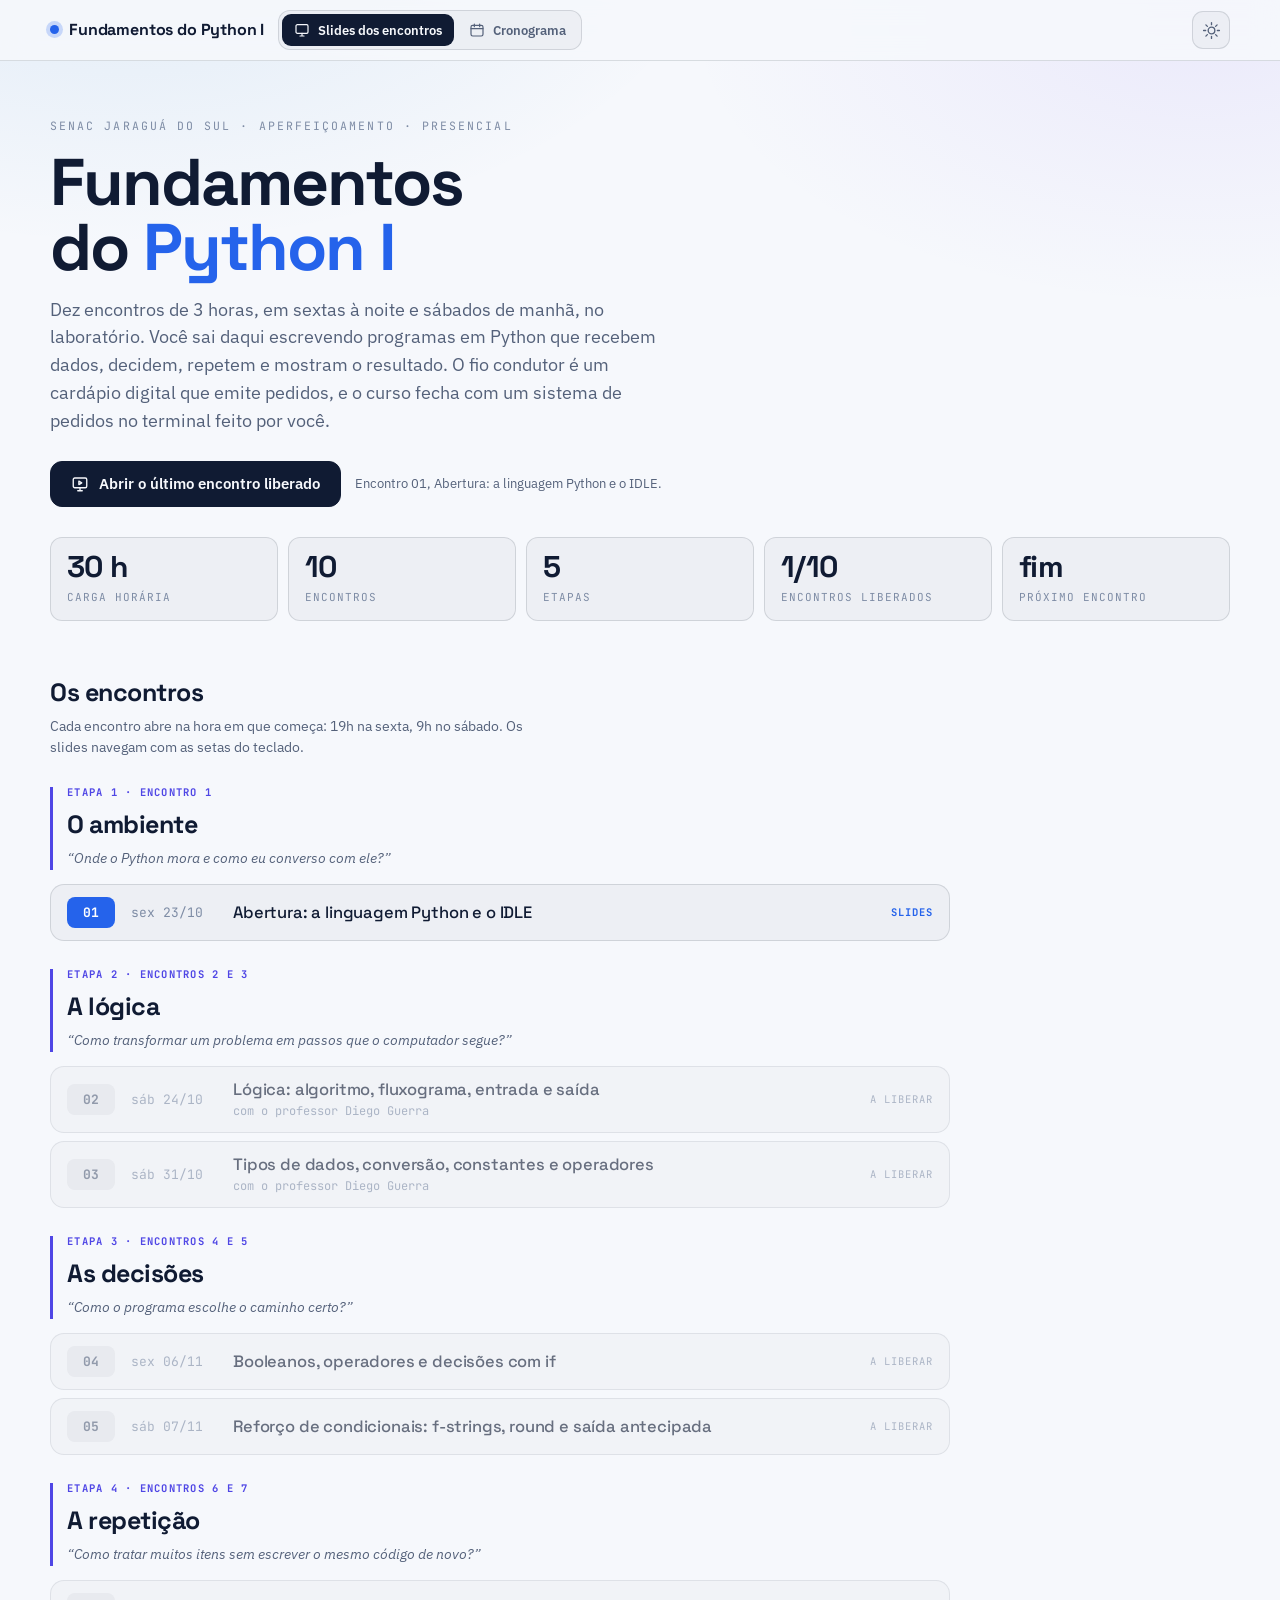
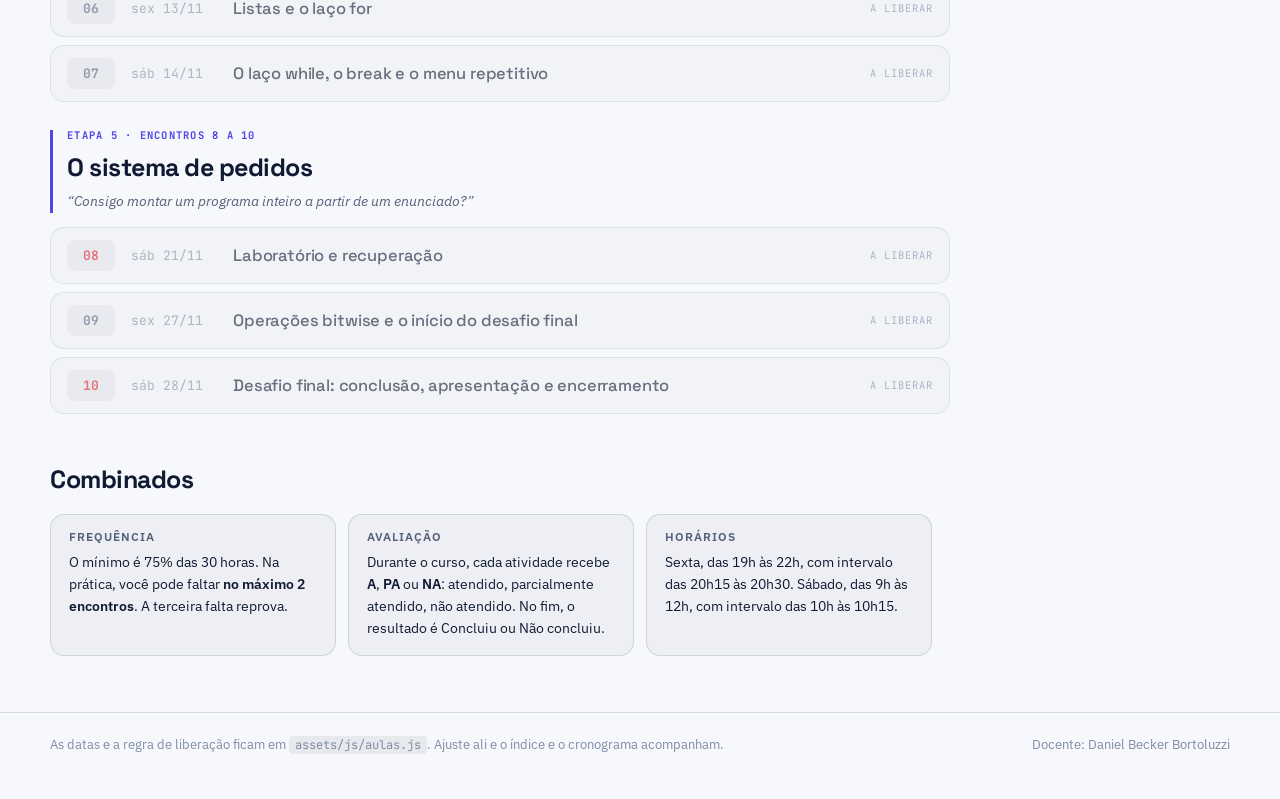
==== index.html @ b71f146e "Slides e cronograma de Fundamentos do Python I, com o encontro 1 Estrutura herdada dos slides da UC4" ====
<!doctype html>
<html lang="pt-BR">
<head>
<meta charset="utf-8">
<meta name="viewport" content="width=device-width, initial-scale=1">
<meta name="color-scheme" content="dark light">
<title>Fundamentos do Python I · Encontros</title>
<script src="assets/js/tema.js"></script>
<link rel="preconnect" href="https://fonts.googleapis.com">
<link rel="preconnect" href="https://fonts.gstatic.com" crossorigin>
<link href="https://fonts.googleapis.com/css2?family=Space+Grotesk:wght@500;700&family=IBM+Plex+Sans:ital,wght@0,400;0,500;0,600;1,400&family=JetBrains+Mono:wght@400;700&display=swap" rel="stylesheet">
<link rel="stylesheet" href="assets/css/navegacao.css">
<style>
  /* só o que é do índice; barra, capa e tema vêm de navegacao.css */
  .docente { background: #4F46E5; color: #FFFFFF; font: 400 13px/1.4 var(--mono); }
  .docente .wrap { display: flex; flex-wrap: wrap; gap: 12px; align-items: center;
                   justify-content: space-between; padding-top: 10px; padding-bottom: 10px; }
  .docente a { color: #FFFFFF; }

  .aulas-sec { padding: 44px 0 0; }
  .etapas { max-width: 900px; }
  .etapa { margin-top: 28px; }
  .etapa-cab { border-left: 3px solid var(--roxo); padding-left: 14px; margin-bottom: 14px; }
  .etapa-tag { display: block; margin-bottom: 8px; font: 700 10.5px/1 var(--mono);
               letter-spacing: .12em; text-transform: uppercase; color: var(--roxo); }
  .etapa-cab .guia { margin: 4px 0 0; color: var(--suave); font-size: 14px; font-style: italic; }

  ul.aulas { list-style: none; margin: 0; padding: 0; display: flex; flex-direction: column; gap: 8px; }
  .aula { display: grid; grid-template-columns: 48px 86px 1fr auto; gap: 16px; align-items: center;
          background: var(--painel); border: 1px solid var(--linha); border-radius: var(--r);
          padding: 12px 16px; text-decoration: none; color: inherit;
          transition: border-color .15s, background .15s, transform .15s; }
  a.aula:hover { border-color: var(--acento); background: var(--painel-2); transform: translateY(-1px); }
  .aula .n { font: 700 13px/1 var(--mono); color: var(--sobre-acento); background: var(--acento);
             border-radius: 8px; padding: 9px 0; text-align: center; }
  .aula.aval .n { background: var(--vermelho); color: #FFFFFF; }
  .aula.indisponivel { opacity: .62; }
  .aula.indisponivel .n { background: var(--painel-2); color: var(--suave); }
  .aula.indisponivel.aval .n { color: var(--vermelho); }
  .aula .data { font: 400 13px/1 var(--mono); color: var(--suave-2); font-variant-numeric: tabular-nums; }
  .aula .t { font-family: var(--display); font-weight: 500; font-size: 16.5px; letter-spacing: -.01em; line-height: 1.3; }
  .aula .t small { display: block; margin-top: 4px; font: 400 12px/1.3 var(--mono); color: var(--suave-2); letter-spacing: 0; }
  .aula .estado { font: 400 10.5px/1 var(--mono); letter-spacing: .1em; text-transform: uppercase; color: var(--suave-2); }
  .aula .estado.ok { color: var(--acento); font-weight: 700; }
  .aula .estado.trancado { color: var(--roxo); font-weight: 700; }

  /* combinados da turma: frequência, menções e horários */
  .combinados-sec { padding: 46px 0 0; }
  .combinados { display: grid; grid-template-columns: repeat(auto-fill, minmax(260px, 1fr)); gap: 12px; margin-top: 16px; }
  .combinado { border: 1px solid var(--linha); border-radius: var(--r); padding: 16px 18px; background: var(--painel); }
  .combinado h3 { margin: 0 0 8px; font: 600 12px/1 var(--corpo); letter-spacing: .08em; text-transform: uppercase; color: var(--suave); }
  .combinado p { margin: 0; font-size: 14.2px; line-height: 1.55; }
  .combinado b { font-weight: 600; }

  @media (max-width: 620px) {
    .aula { grid-template-columns: 44px 1fr auto; grid-template-areas: "n t t" "n data estado";
            row-gap: 6px; column-gap: 14px; }
    .aula .n { grid-area: n; align-self: start; }
    .aula .t { grid-area: t; }
    .aula .data { grid-area: data; font-size: 11.5px; }
    .aula .estado { grid-area: estado; font-size: 10px; }
  }
</style>
</head>
<body>

<!-- ============ barra fixa do topo, igual à do cronograma ============ -->
<div class="topbar">
  <div class="wrap">
    <div class="topbar-linha">
      <div class="brand"><span class="dot"></span><span class="brand-nome"><span class="brand-longo">Fundamentos do </span>Python I</span></div>

      <nav class="abas" aria-label="Páginas do curso">
        <a href="index.html" aria-current="page">
          <svg viewBox="0 0 24 24" aria-hidden="true"><rect x="3" y="4" width="18" height="13" rx="2"/><path d="M9 21h6M12 17v4"/></svg>
          <span>Slides<span class="aba-longo"> dos encontros</span></span>
        </a>
        <a href="cronograma/index.html">
          <svg viewBox="0 0 24 24" aria-hidden="true"><rect x="3" y="5" width="18" height="16" rx="2.5"/><path d="M3 10h18M8 3v4M16 3v4"/></svg>
          <span>Cronograma</span>
        </a>
      </nav>

      <button class="btn-tema" id="btnTema" type="button" aria-label="Mudar tema" title="Mudar tema">
        <svg class="ico-lua" viewBox="0 0 24 24" aria-hidden="true"><path d="M20 14.5A8.5 8.5 0 0 1 9.5 4a8.5 8.5 0 1 0 10.5 10.5z"/></svg>
        <svg class="ico-sol" viewBox="0 0 24 24" aria-hidden="true"><circle cx="12" cy="12" r="4.2"/><path d="M12 2v2.6M12 19.4V22M2 12h2.6M19.4 12H22M4.9 4.9l1.9 1.9M17.2 17.2l1.9 1.9M19.1 4.9l-1.9 1.9M6.8 17.2l-1.9 1.9"/></svg>
      </button>
    </div>
  </div>
</div>

<div class="docente" id="avisoDocente" hidden>
  <div class="wrap">
    <span>Modo docente: todos os encontros visíveis, sem esperar a data.</span>
    <a href="index.html?docente=0">sair do modo docente</a>
  </div>
</div>

<!-- ============ capa ============ -->
<header class="hero">
  <div class="wrap">
    <p class="eyebrow">Senac Jaraguá do Sul · Aperfeiçoamento · Presencial</p>
    <h1>Fundamentos<br>do <em>Python I</em></h1>
    <p class="lede">Dez encontros de 3 horas, em sextas à noite e sábados de manhã, no laboratório. Você sai daqui escrevendo programas em Python que recebem dados, decidem, repetem e mostram o resultado. O fio condutor é um cardápio digital que emite pedidos, e o curso fecha com um sistema de pedidos no terminal feito por você.</p>

    <div class="acoes">
      <a class="btn-principal" id="botao" href="#" hidden>
        <svg viewBox="0 0 24 24" aria-hidden="true"><rect x="3" y="4" width="18" height="13" rx="2"/><path d="M9 21h6M12 17v4M10.5 8.2v4.6l3.8-2.3z"/></svg>
        <span id="rotulo">Abrir o último encontro liberado</span>
      </a>
      <p class="acoes-nota" id="nota"></p>
    </div>

    <ul class="stats">
      <li><b>30 h</b><span>Carga horária</span></li>
      <li><b>10</b><span>Encontros</span></li>
      <li><b>5</b><span>Etapas</span></li>
      <li><b id="liberados">0/10</b><span>Encontros liberados</span></li>
      <li><b id="proximo">fim</b><span>Próximo encontro</span></li>
    </ul>
  </div>
</header>

<section class="aulas-sec">
  <div class="wrap">
    <div class="sec-head">
      <div>
        <h2>Os encontros</h2>
        <p>Cada encontro abre na hora em que começa: 19h na sexta, 9h no sábado. Os slides navegam com as setas do teclado.</p>
      </div>
    </div>
    <div class="etapas" id="lista"></div>
  </div>
</section>

<section class="combinados-sec">
  <div class="wrap">
    <div class="sec-head"><div><h2>Combinados</h2></div></div>
    <div class="combinados">
      <div class="combinado">
        <h3>Frequência</h3>
        <p>O mínimo é 75% das 30 horas. Na prática, você pode faltar <b>no máximo 2 encontros</b>. A terceira falta reprova.</p>
      </div>
      <div class="combinado">
        <h3>Avaliação</h3>
        <p>Durante o curso, cada atividade recebe <b>A</b>, <b>PA</b> ou <b>NA</b>: atendido, parcialmente atendido, não atendido. No fim, o resultado é Concluiu ou Não concluiu.</p>
      </div>
      <div class="combinado">
        <h3>Horários</h3>
        <p>Sexta, das 19h às 22h, com intervalo das 20h15 às 20h30. Sábado, das 9h às 12h, com intervalo das 10h às 10h15.</p>
      </div>
    </div>
  </div>
</section>

<footer>
  <div class="wrap">
    <span>As datas e a regra de liberação ficam em <code>assets/js/aulas.js</code>. Ajuste ali e o índice e o cronograma acompanham.</span>
    <span>Docente: Daniel Becker Bortoluzzi</span>
  </div>
</footer>

<script src="assets/js/aulas.js"></script>
<script>
  (function () {
    var pad = function (n) { return String(n).padStart(2, "0"); };
    var agora = new Date();
    var lista = window.ENCONTROS;
    var endereco = function (a) { return "aulas/" + window.arquivoDoEncontro(a); };
    var ehHoje = function (a) { return window.diaDoEncontro(a.data).toDateString() === agora.toDateString(); };
    var hora = function (a) { return window.horarioDoEncontro(a).inicio + "h"; };

    if (window.MODO_DOCENTE) document.getElementById("avisoDocente").hidden = false;

    /* ---------- capa: botão do encontro e números ---------- */

    var liberados = lista.filter(window.liberado);
    var ultimo = liberados[liberados.length - 1];
    /* no modo docente um encontro futuro já pode estar liberado: o próximo é o primeiro que ainda não está */
    var proximo = lista.find(function (a) { return !window.liberado(a) && window.aberturaDoEncontro(a) > agora; });

    document.getElementById("liberados").textContent = liberados.length + "/" + lista.length;
    if (proximo) document.getElementById("proximo").textContent = window.dataCurta(proximo.data);

    var quandoProximo = !proximo ? ""
      : ehHoje(proximo)
        ? "O encontro " + pad(proximo.n) + " abre hoje, às " + hora(proximo) + "."
        : "O próximo abre em " + window.dataCurta(proximo.data) + ", às " + hora(proximo) + ".";

    var nota = document.getElementById("nota");
    if (ultimo) {
      var botao = document.getElementById("botao");
      botao.href = endereco(ultimo);
      botao.hidden = false;
      document.getElementById("rotulo").textContent = ehHoje(ultimo) ? "Abrir o encontro de hoje" : "Abrir o último encontro liberado";
      nota.textContent = "Encontro " + pad(ultimo.n) + ", " + ultimo.titulo + ". " + quandoProximo;
    } else {
      nota.textContent = quandoProximo;
    }

    /* ---------- lista dos encontros ---------- */

    /* o índice mostra duas coisas: o encontro está no ar, ou ainda não.
       O que falta montar não se anuncia como falta, aparece como
       "a liberar" igual aos demais. */
    function estado(a) {
      if (window.liberado(a)) return { cls: " ok", txt: "slides" };
      if (ehHoje(a)) return { cls: " trancado", txt: "abre às " + hora(a) };
      return { cls: "", txt: "a liberar" };
    }

    /* uma linha da lista: link se o encontro está no ar, caixa apagada se não */
    function linha(a) {
      var e = estado(a);
      var aberto = window.liberado(a);
      var cls = "aula" + (aberto ? "" : " indisponivel") + (a.avaliacao || a.recuperacao ? " aval" : "");
      var sub = a.docente !== "daniel" ? "com o professor " + window.DOCENTES[a.docente] : "";
      var conteudo =
        '<span class="n">' + pad(a.n) + '</span>' +
        '<span class="data">' + window.diaDaSemana(a.data) + ' ' + window.dataCurta(a.data) + '</span>' +
        '<span class="t">' + a.titulo + (sub ? '<small>' + sub + '</small>' : '') + '</span>' +
        '<span class="estado' + e.cls + '">' + e.txt + '</span>';
      return aberto
        ? '<li><a class="' + cls + '" href="' + endereco(a) + '">' + conteudo + '</a></li>'
        : '<li><div class="' + cls + '">' + conteudo + '</div></li>';
    }

    document.getElementById("lista").innerHTML = window.ETAPAS.map(function (et) {
      var itens = lista.filter(function (a) { return a.etapa === et.n; }).map(linha).join("");
      return '<section class="etapa"><div class="etapa-cab"><span class="etapa-tag">Etapa ' + et.n +
             ' · ' + et.encontros + '</span><h2>' + et.nome + '</h2><p class="guia">“' + et.guia +
             '”</p></div><ul class="aulas">' + itens + '</ul></section>';
    }).join("");
  })();
</script>

</body>
</html>
---- assets/css/navegacao.css ----
/* =========================================================
   Páginas de navegação: o índice das aulas e o cronograma.
   Folha comum às duas, para que a troca entre elas não
   pareça a troca de site.

   Os slides NÃO usam este arquivo. Eles têm o visual fixo
   do template do docente, em slides.css, e não trocam de tema.

   Sumário
   1. Tokens (tema escuro e tema claro)
   2. Base
   3. Barra do topo: marca, abas e botão de tema
   4. Capa: eyebrow, título, ações e números
   5. Cabeçalho de seção e rodapé
   6. Responsivo, movimento reduzido e impressão
   ========================================================= */

/* ---------- 1. Tokens ---------- */
:root{
  /* tema escuro, o padrão */
  color-scheme:dark;
  --bg:
    radial-gradient(1100px 620px at 12% -8%, rgba(76,194,255,.13), transparent 60%),
    radial-gradient(900px 520px at 92% 4%, rgba(167,139,250,.11), transparent 60%),
    #080D19;
  --ink:#080D19;
  --painel:rgba(255,255,255,.045);
  --painel-2:rgba(255,255,255,.075);
  --linha:rgba(255,255,255,.11);
  --linha-2:rgba(255,255,255,.20);
  --texto:#EAF0FB;
  --suave:#8C9AB4;
  --suave-2:#5E6B84;
  --vidro:rgba(8,13,25,.82);
  --sombra:0 18px 46px rgba(0,0,0,.5);

  --acento:#4CC2FF;
  --sobre-acento:#080D19;
  --roxo:#A78BFA;
  --vermelho:#DC2626;

  /* tipografia */
  --display:"Space Grotesk","Segoe UI",system-ui,sans-serif;
  --corpo:"IBM Plex Sans","Segoe UI",system-ui,sans-serif;
  --mono:"JetBrains Mono","Consolas",ui-monospace,monospace;

  --r:14px;
  --maxw:1220px;
}

[data-tema="claro"]{
  color-scheme:light;
  --bg:
    radial-gradient(1000px 560px at 10% -10%, rgba(18,115,196,.10), transparent 60%),
    radial-gradient(860px 480px at 94% 2%, rgba(124,92,240,.09), transparent 60%),
    #F6F8FC;
  --ink:#F6F8FC;
  --painel:rgba(15,23,42,.035);
  --painel-2:rgba(15,23,42,.065);
  --linha:rgba(15,23,42,.13);
  --linha-2:rgba(15,23,42,.26);
  --texto:#101B33;
  --suave:#54617A;
  --suave-2:#7E8CA5;
  --vidro:rgba(246,248,252,.86);
  --sombra:0 18px 40px rgba(16,27,51,.16);

  --acento:#2563EB;
  --sobre-acento:#FFFFFF;
  --roxo:#4F46E5;
}

/* ---------- 2. Base ---------- */
*{box-sizing:border-box}
[hidden]{display:none!important}
html{-webkit-text-size-adjust:100%;scroll-behavior:smooth}
body{
  margin:0;
  background:var(--bg);
  background-attachment:fixed;
  color:var(--texto);
  font-family:var(--corpo);
  font-size:16px;
  line-height:1.55;
  -webkit-font-smoothing:antialiased;
}
.wrap{max-width:var(--maxw);margin:0 auto;padding:0 20px}
h2{font-family:var(--display);font-weight:700;font-size:clamp(19px,2.6vw,25px);letter-spacing:-.02em;margin:0}
.eyebrow{font:400 11.5px/1.5 var(--mono);letter-spacing:.18em;text-transform:uppercase;color:var(--suave-2);margin:0}
:focus-visible{outline:2px solid var(--acento);outline-offset:2px}

/* ---------- 3. Barra do topo ---------- */
.topbar{
  position:sticky;top:0;z-index:40;
  background:var(--vidro);
  backdrop-filter:blur(14px);
  -webkit-backdrop-filter:blur(14px);
  border-bottom:1px solid var(--linha);
}
.topbar .wrap{display:flex;flex-direction:column;gap:10px;padding-top:10px;padding-bottom:10px}
/* a linha de cima é idêntica nas duas páginas e nunca quebra:
   se faltar espaço, quem encolhe é o nome da marca */
.topbar-linha{display:flex;align-items:center;gap:14px;min-height:40px}

.brand{display:flex;align-items:center;gap:10px;min-width:0;font-family:var(--display);font-weight:700;font-size:16px;letter-spacing:-.01em;white-space:nowrap}
.brand-nome{overflow:hidden;text-overflow:ellipsis}
.brand .dot{width:9px;height:9px;border-radius:50%;background:var(--acento);box-shadow:0 0 0 4px color-mix(in srgb,var(--acento) 22%,transparent);flex:none}

/* as duas abas: a página atual leva aria-current="page" */
.abas{display:flex;flex:none;gap:3px;padding:3px;border:1px solid var(--linha);border-radius:12px;background:var(--painel);margin-right:auto}
.abas a{
  height:32px;border-radius:9px;padding:0 12px;
  display:inline-flex;align-items:center;gap:8px;
  font:600 12.5px/1 var(--corpo);color:var(--suave);text-decoration:none;white-space:nowrap;
  transition:color .15s,background .15s;
}
.abas a:hover{color:var(--texto);background:var(--painel-2)}
.abas a[aria-current="page"]{color:var(--ink);background:var(--texto)}
.abas svg{width:16px;height:16px;fill:none;stroke:currentColor;stroke-width:1.8;stroke-linecap:round;stroke-linejoin:round;flex:none}

.btn-tema{
  flex:none;width:38px;height:38px;border-radius:11px;cursor:pointer;
  background:var(--painel);border:1px solid var(--linha);color:var(--suave);
  display:inline-flex;align-items:center;justify-content:center;
  transition:color .15s,border-color .15s,background .15s;
}
.btn-tema:hover{color:var(--texto);border-color:var(--linha-2);background:var(--painel-2)}
.btn-tema svg{width:19px;height:19px;fill:none;stroke:currentColor;stroke-width:1.7;stroke-linecap:round;stroke-linejoin:round}
.btn-tema .ico-sol{display:none}
[data-tema="claro"] .btn-tema .ico-sol{display:block}
[data-tema="claro"] .btn-tema .ico-lua{display:none}

/* ---------- 4. Capa ---------- */
.hero{padding:56px 0 8px}
h1{
  font-family:var(--display);font-weight:700;
  font-size:clamp(34px,6.4vw,66px);line-height:.98;letter-spacing:-.03em;
  margin:16px 0 0;
}
h1 em{font-style:normal;color:var(--acento)}
.lede{max-width:56ch;color:var(--suave);margin:16px 0 0;font-size:clamp(15px,2vw,18px)}

.acoes{display:flex;align-items:center;gap:14px;flex-wrap:wrap;margin:26px 0 0}
.btn-principal{
  display:inline-flex;align-items:center;gap:10px;
  font:600 14.5px/1 var(--corpo);text-decoration:none;
  color:var(--ink);background:var(--texto);border:1px solid var(--texto);
  border-radius:12px;padding:13px 20px;cursor:pointer;
  transition:transform .16s,box-shadow .16s;
}
.btn-principal:hover{transform:translateY(-2px);box-shadow:var(--sombra)}
.btn-principal:active{transform:translateY(0)}
.btn-principal svg{width:18px;height:18px;fill:none;stroke:currentColor;stroke-width:1.8;stroke-linecap:round;stroke-linejoin:round}
.btn-principal svg .pt{fill:currentColor;stroke:none}
.acoes-nota{margin:0;font:400 13px/1.4 var(--corpo);color:var(--suave);max-width:40ch}

.stats{display:flex;flex-wrap:wrap;gap:10px;margin:30px 0 0;padding:0;list-style:none}
.stats li{border:1px solid var(--linha);background:var(--painel);border-radius:12px;padding:12px 16px;min-width:118px;flex:1 1 118px}
.stats b{display:block;font-family:var(--display);font-size:clamp(22px,3.4vw,30px);line-height:1.1;letter-spacing:-.02em}
.stats span{font:400 11px/1.3 var(--mono);letter-spacing:.09em;text-transform:uppercase;color:var(--suave-2)}

/* ---------- 5. Seções e rodapé ---------- */
.sec-head{display:flex;align-items:flex-end;justify-content:space-between;gap:16px;flex-wrap:wrap;margin-bottom:16px}
.sec-head p{margin:4px 0 0;color:var(--suave);font-size:14px;max-width:60ch}

footer{margin-top:56px;border-top:1px solid var(--linha);padding:22px 0 44px;color:var(--suave-2);font-size:12.5px}
footer .wrap{display:flex;justify-content:space-between;gap:14px;flex-wrap:wrap}
footer code{font-family:var(--mono);font-size:12px;background:var(--painel-2);padding:1px 6px;border-radius:4px}

/* ---------- 6. Responsivo e afins ---------- */
@media (max-width:700px){
  .hero{padding-top:34px}
  .topbar .wrap{padding-top:8px;padding-bottom:8px}
  .topbar-linha{gap:10px}
  .brand{font-size:15px}
  .brand-longo{display:none}
  .abas a{padding:0 10px}
  .abas svg,.abas .aba-longo{display:none}
  .btn-principal{width:100%;justify-content:center}
  .acoes-nota{max-width:none}
}
@media (prefers-reduced-motion:reduce){
  html{scroll-behavior:auto}
  *{transition:none!important;animation:none!important}
}
@media print{
  body{background:#fff;color:#111}
  .topbar,.acoes{display:none}
  .stats li{break-inside:avoid;border-color:#ccc}
}
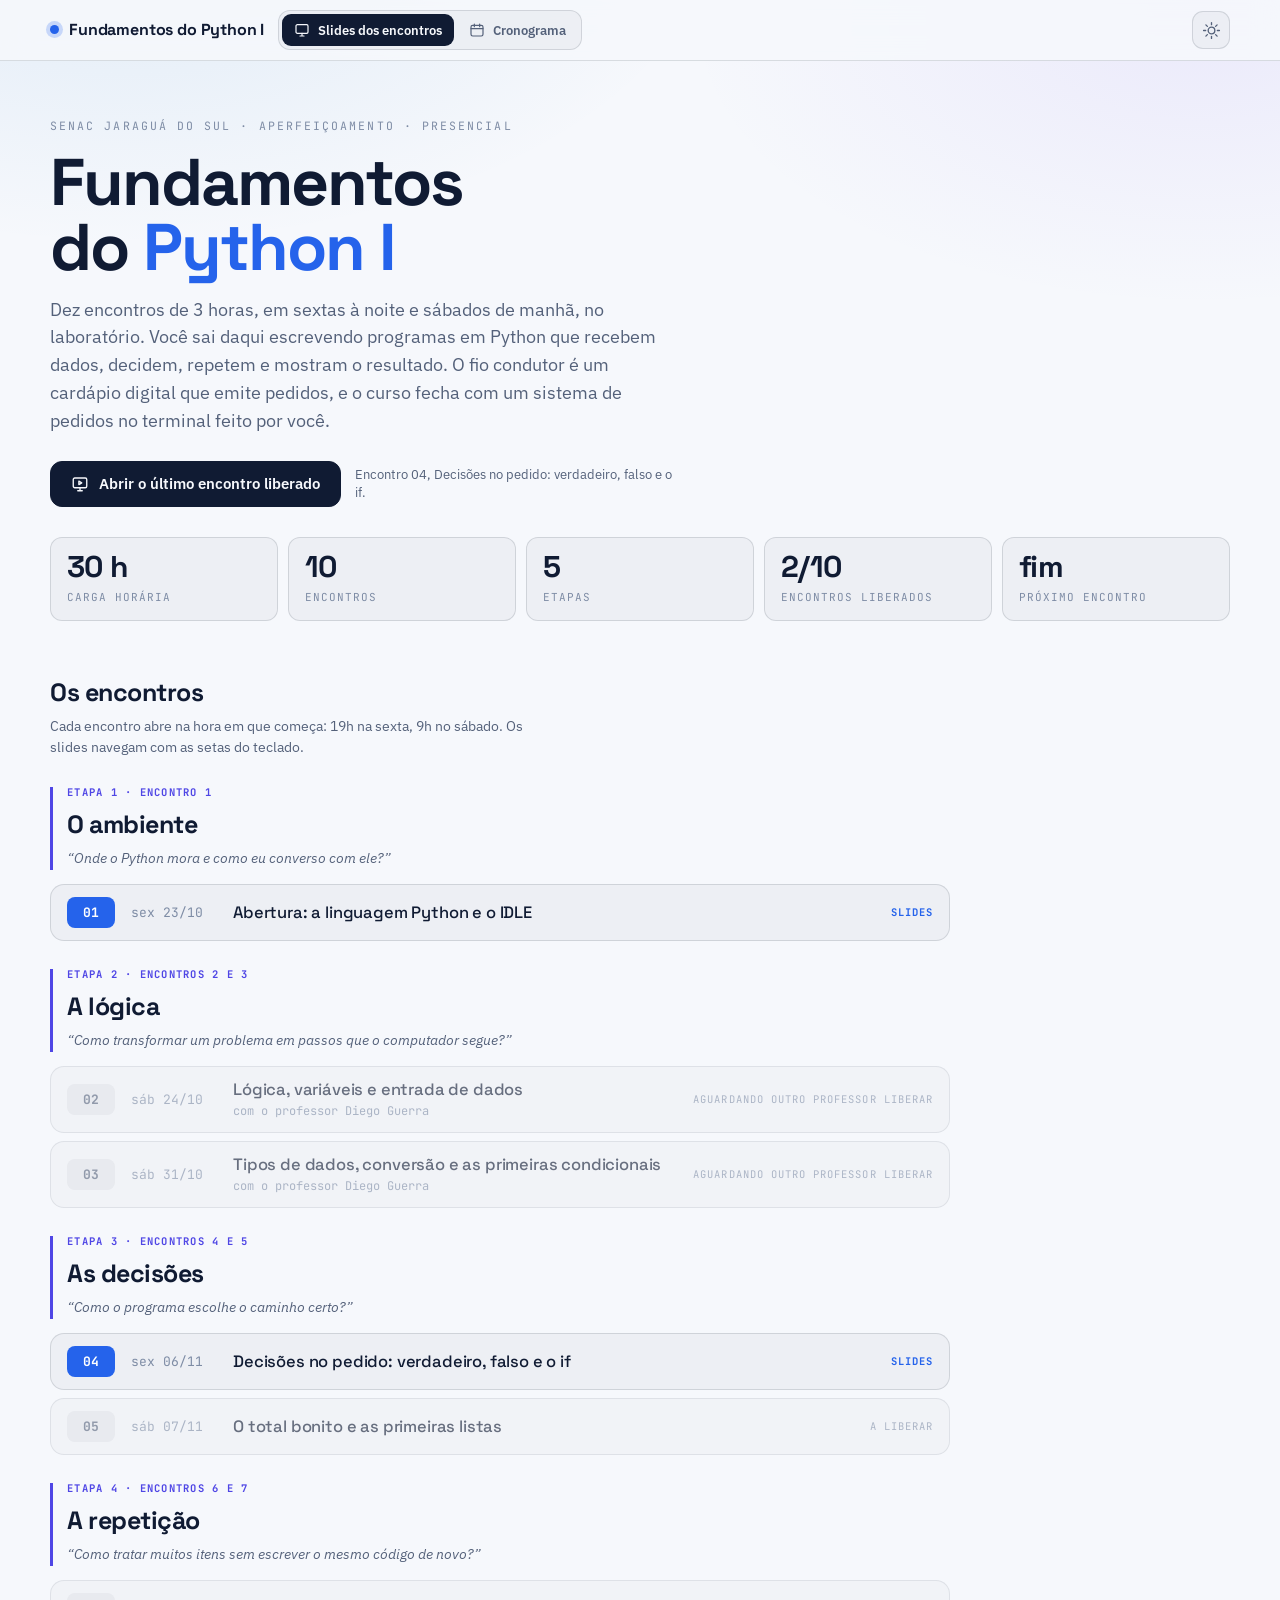
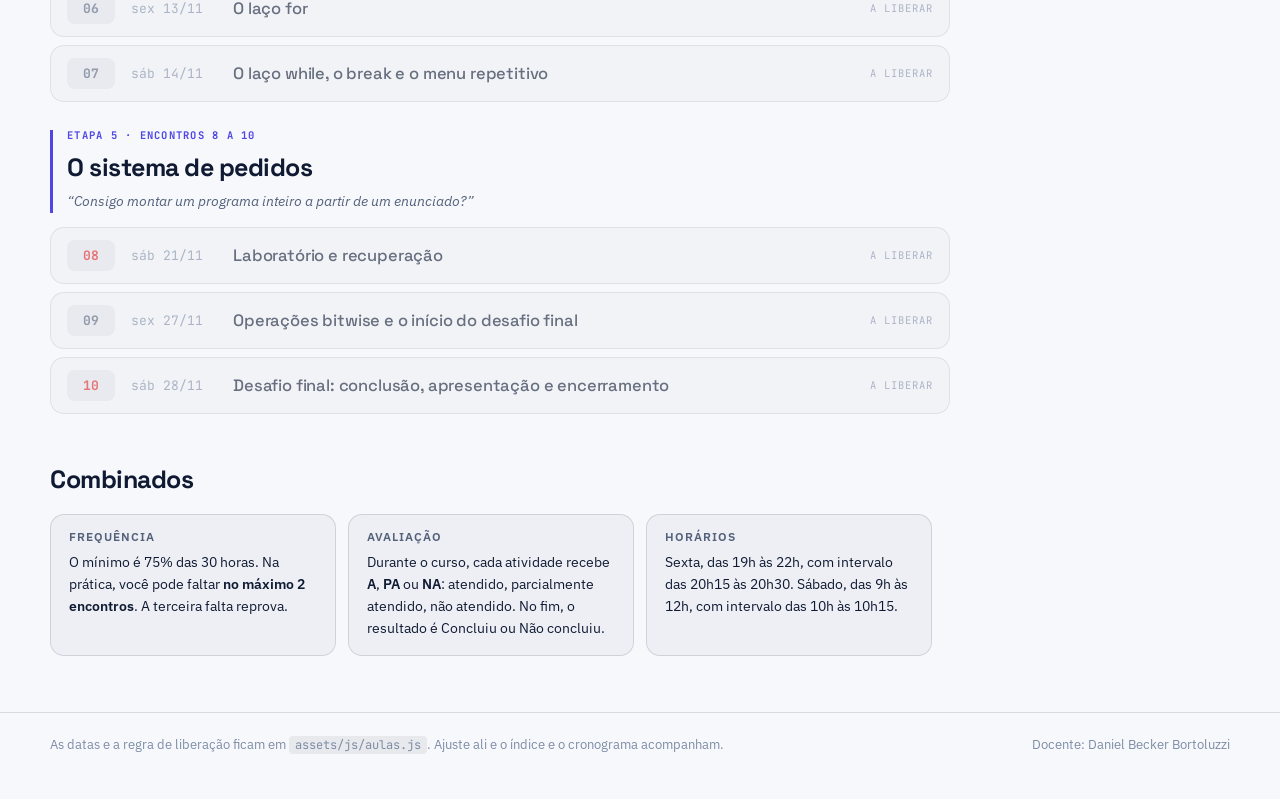
==== commit d53e30d9: "Índice: encontros 2 e 3 aguardando o outro professor liberar No lugar de "a liberar", os encontros d" ====
--- a/index.html
+++ b/index.html
@@ -57,8 +57,8 @@
             row-gap: 6px; column-gap: 14px; }
     .aula .n { grid-area: n; align-self: start; }
     .aula .t { grid-area: t; }
-    .aula .data { grid-area: data; font-size: 11.5px; }
-    .aula .estado { grid-area: estado; font-size: 10px; }
+    .aula .data { grid-area: data; font-size: 11.5px; white-space: nowrap; }
+    .aula .estado { grid-area: estado; font-size: 10px; line-height: 1.35; text-align: right; }
   }
 </style>
 </head>
@@ -205,6 +205,8 @@
        "a liberar" igual aos demais. */
     function estado(a) {
       if (window.liberado(a)) return { cls: " ok", txt: "slides" };
+      /* encontro de outro docente: os slides dependem dele, não da data */
+      if (a.docente !== "daniel") return { cls: "", txt: "aguardando outro professor liberar" };
       if (ehHoje(a)) return { cls: " trancado", txt: "abre às " + hora(a) };
       return { cls: "", txt: "a liberar" };
     }
